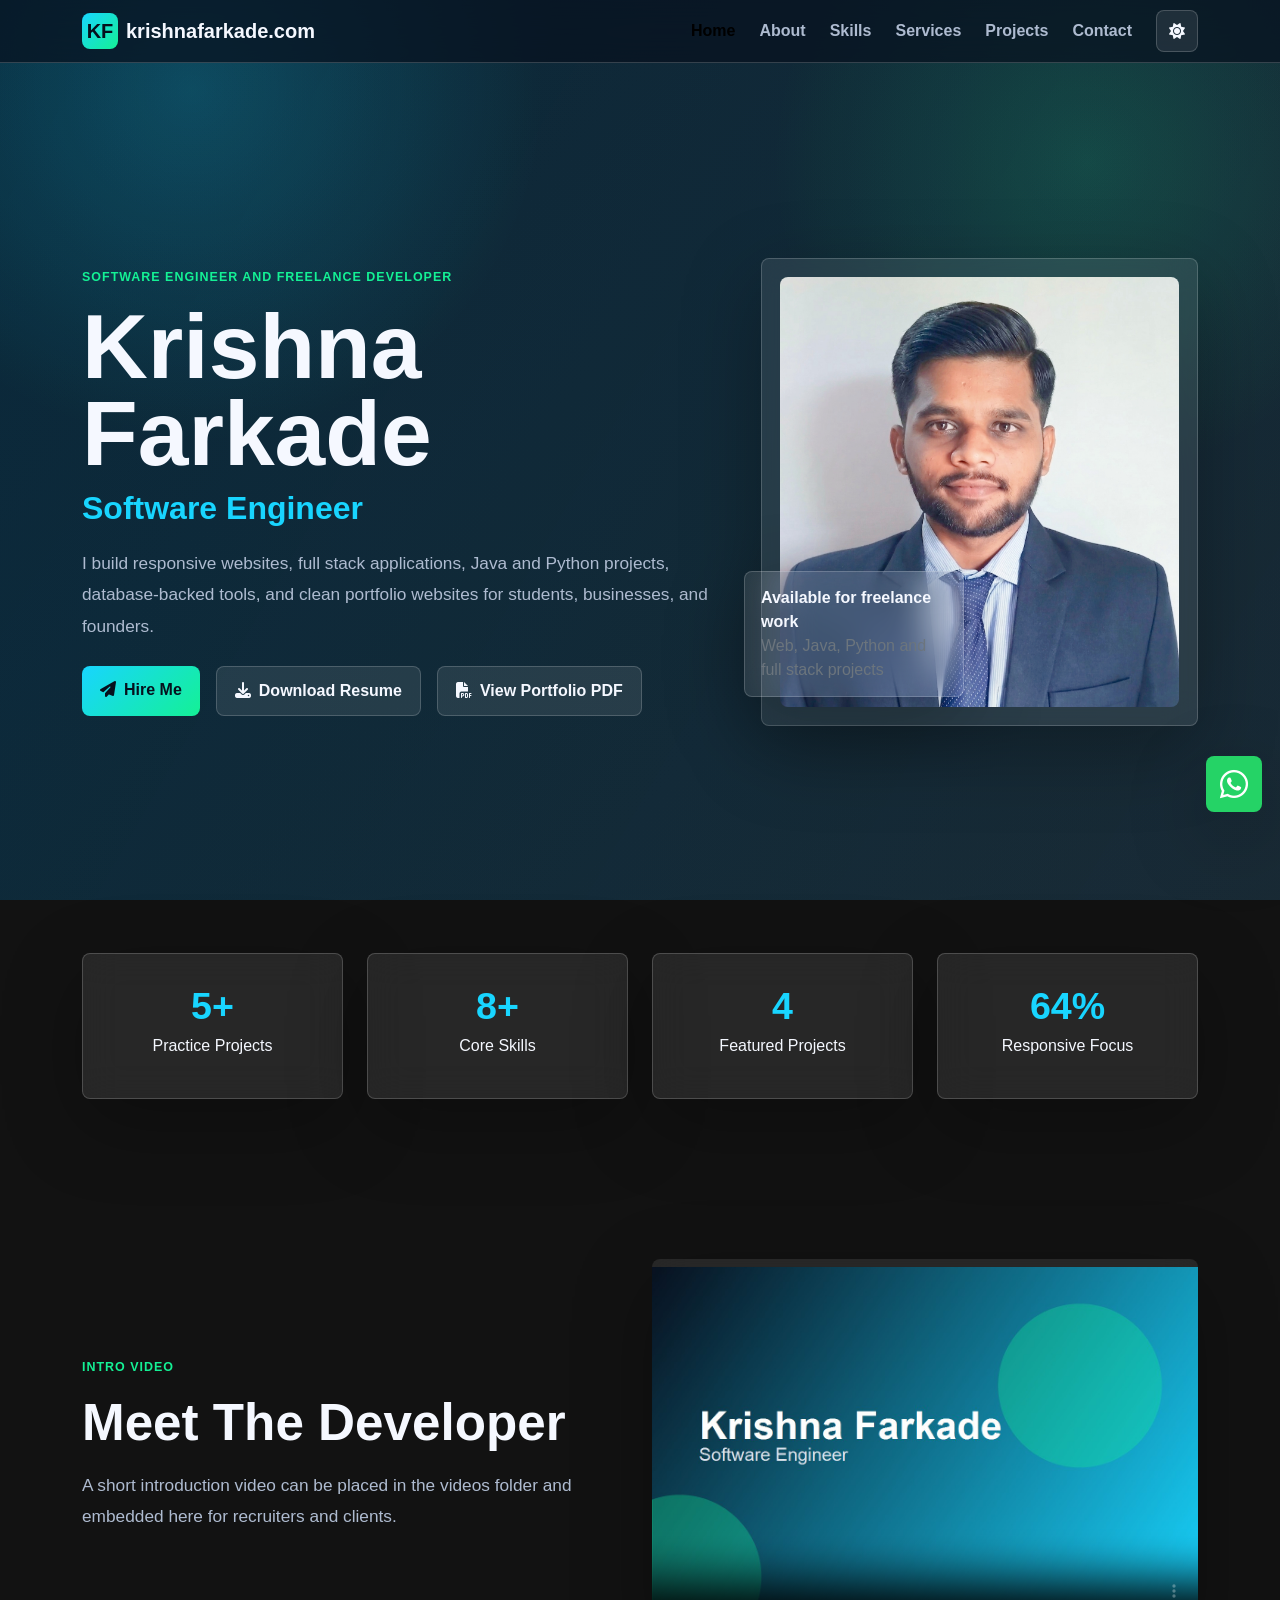
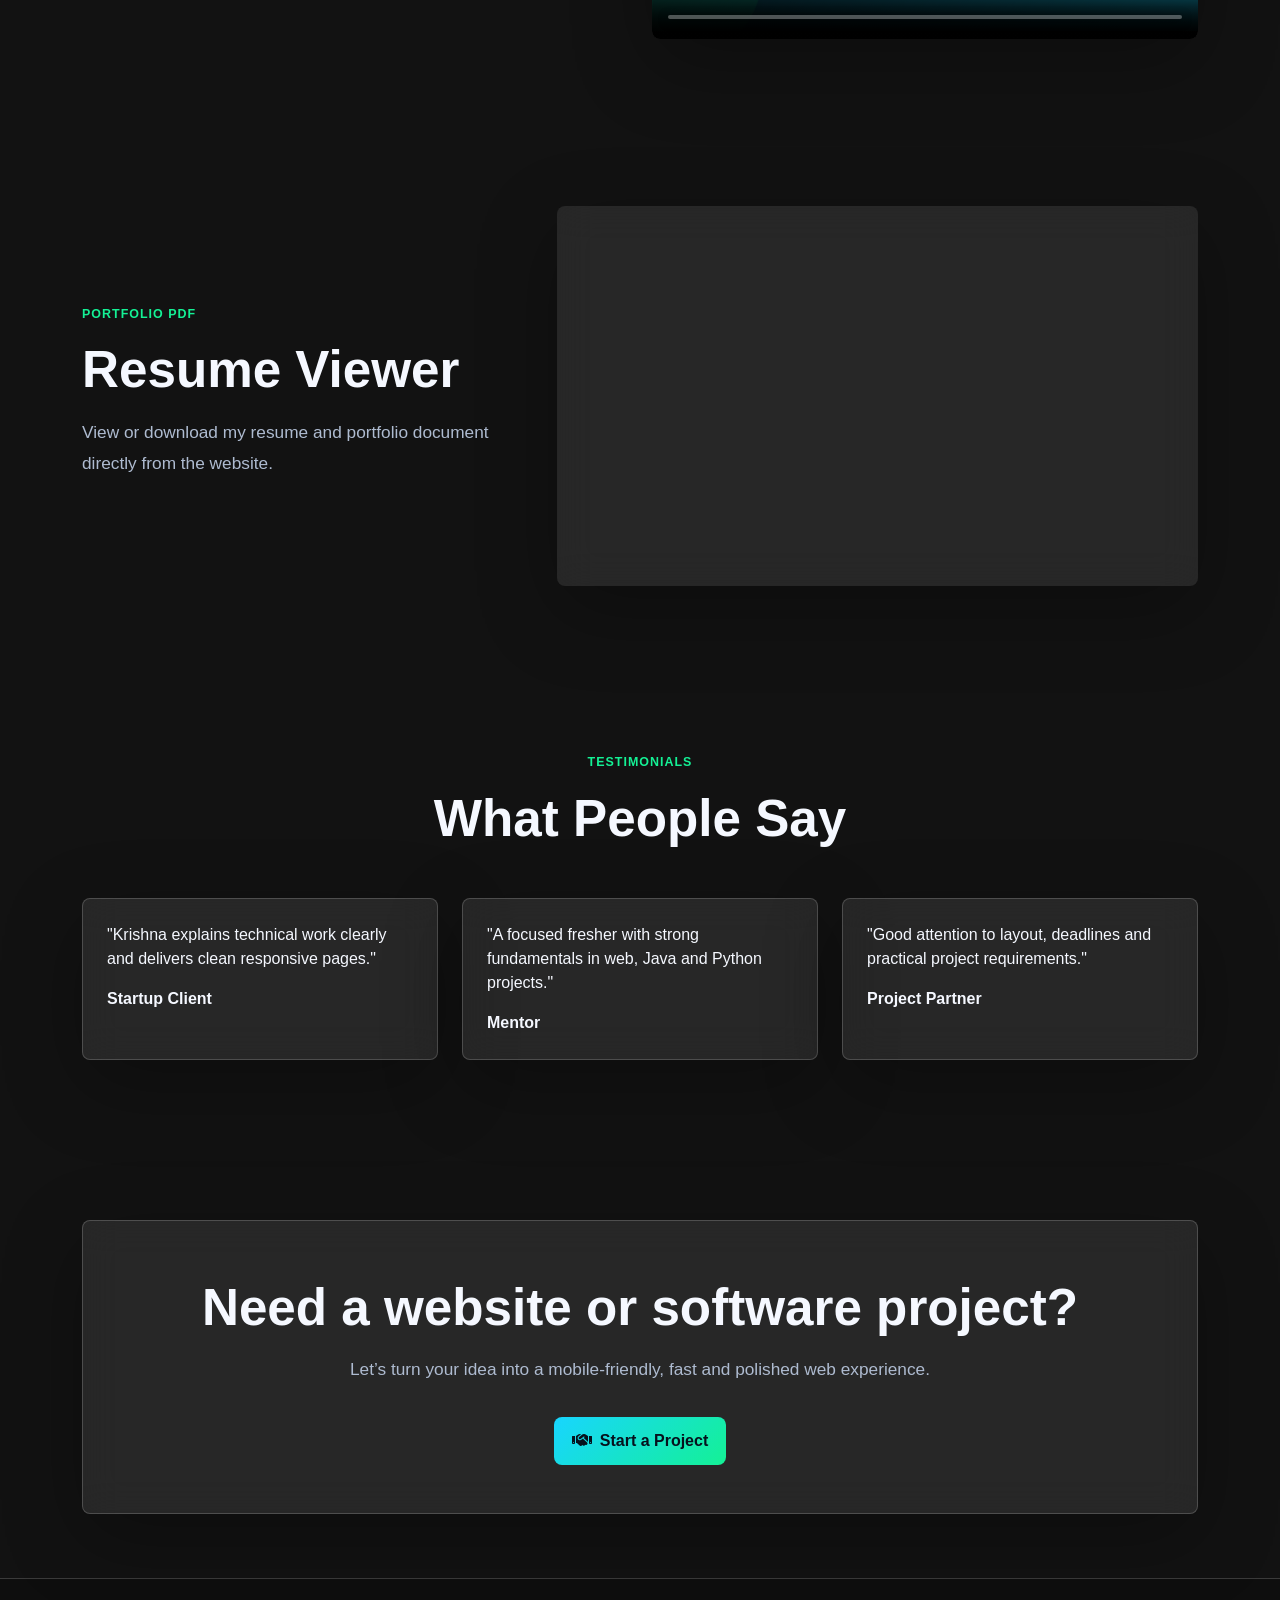
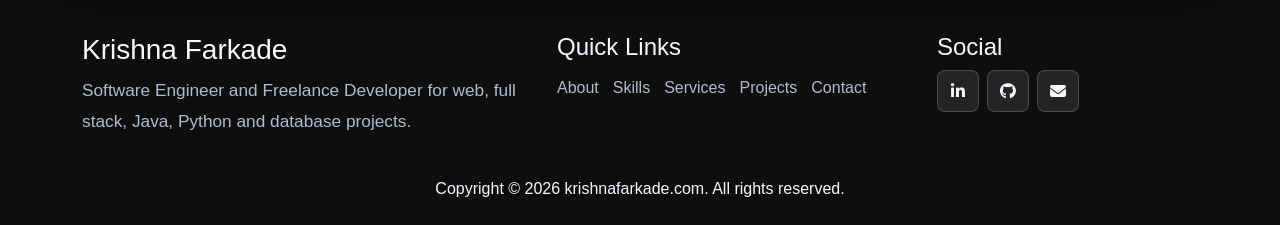
==== index.html @ e1cc5c77 "Initial commit - portfolio website" ====
<!DOCTYPE html>
<html lang="en">
<head>
  <meta charset="UTF-8">
  <meta name="viewport" content="width=device-width, initial-scale=1.0">
  <title>Krishna Farkade | Software Engineer & Freelance Developer</title>
  <meta name="description" content="krishnafarkade.com is the portfolio and freelance business website of Krishna Farkade, a Software Engineer offering Java, Python, React, Node.js, MongoDB, MySQL and web development services.">
  <meta name="keywords" content="Krishna Farkade, Software Engineer, Freelancer, Java Developer, Python Developer, React Developer, Node.js Developer, Full Stack Developer, Web Developer India">
  <link rel="canonical" href="https://krishnafarkade.com/">
  <meta property="og:title" content="Krishna Farkade | Software Engineer & Freelancer">
  <meta property="og:description" content="Portfolio, projects, resume and freelance software development services by Krishna Farkade.">
  <meta property="og:type" content="website">
  <meta property="og:url" content="https://krishnafarkade.com/">
  <meta property="og:image" content="https://krishnafarkade.com/images/profile.jpg">
  <link rel="icon" href="assets/favicon.svg" type="image/svg+xml">
  <link href="https://cdn.jsdelivr.net/npm/bootstrap@5.3.3/dist/css/bootstrap.min.css" rel="stylesheet">
  <link href="https://cdnjs.cloudflare.com/ajax/libs/font-awesome/6.5.2/css/all.min.css" rel="stylesheet">
  <link href="https://unpkg.com/aos@2.3.1/dist/aos.css" rel="stylesheet">
  <link rel="stylesheet" href="css/style.css">
  <script async src="https://www.googletagmanager.com/gtag/js?id=G-XXXXXXXXXX"></script>
  <script>window.dataLayer=window.dataLayer||[];function gtag(){dataLayer.push(arguments);}gtag('js',new Date());gtag('config','G-XXXXXXXXXX');</script>
  <script type="application/ld+json">
  {"@context":"https://schema.org","@type":"LocalBusiness","name":"krishnafarkade.com","founder":"Krishna Farkade","address":{"@type":"PostalAddress","addressCountry":"IN","addressLocality":"India"},"email":"krishnafarkade@gmail.com","telephone":"+91 98765 43210","url":"https://krishnafarkade.com","priceRange":"$$","sameAs":["https://www.linkedin.com/in/krishnafarkade","https://github.com/krishnafarkade"]}
  </script>
</head>
<body>
  <div class="loader"><div class="loader-ring" aria-label="Loading"></div></div>
  <nav class="navbar navbar-expand-lg site-navbar">
    <div class="container">
      <a class="navbar-brand" href="index.html"><span class="brand-mark">KF</span>krishnafarkade.com</a>
      <button class="navbar-toggler" type="button" data-bs-toggle="collapse" data-bs-target="#navMenu" aria-label="Toggle navigation"><span class="navbar-toggler-icon"></span></button>
      <div class="collapse navbar-collapse" id="navMenu">
        <ul class="navbar-nav ms-auto align-items-lg-center gap-lg-2">
          <li class="nav-item"><a class="nav-link" href="index.html">Home</a></li>
          <li class="nav-item"><a class="nav-link" href="about.html">About</a></li>
          <li class="nav-item"><a class="nav-link" href="skills.html">Skills</a></li>
          <li class="nav-item"><a class="nav-link" href="services.html">Services</a></li>
          <li class="nav-item"><a class="nav-link" href="projects.html">Projects</a></li>
          <li class="nav-item"><a class="nav-link" href="contact.html">Contact</a></li>
          <li class="nav-item"><button class="mode-toggle ms-lg-2" data-theme-toggle aria-label="Toggle dark and light mode"></button></li>
        </ul>
      </div>
    </div>
  </nav>

  <main>
    <section class="hero">
      <div class="container">
        <div class="row align-items-center g-5">
          <div class="col-lg-7" data-aos="fade-right">
            <p class="eyebrow">Software Engineer and Freelance Developer</p>
            <h1>Krishna Farkade</h1>
            <p class="typing-line"><span data-typing></span></p>
            <p class="lead-text mt-3">I build responsive websites, full stack applications, Java and Python projects, database-backed tools, and clean portfolio websites for students, businesses, and founders.</p>
            <div class="d-flex flex-wrap gap-3 mt-4">
              <a class="btn btn-brand" href="contact.html"><i class="fa-solid fa-paper-plane me-2"></i>Hire Me</a>
              <a class="btn btn-outline-brand" href="pdf/Krishna_Farkade_Resume.pdf" download><i class="fa-solid fa-download me-2"></i>Download Resume</a>
              <a class="btn btn-outline-brand" href="#portfolio-pdf"><i class="fa-solid fa-file-pdf me-2"></i>View Portfolio PDF</a>
            </div>
          </div>
          <div class="col-lg-5" data-aos="fade-left">
            <div class="hero-card glass">
              <div class="profile-frame"><img src="images/photo4.jpeg" alt="Krishna Farkade professional profile photo"></div>
              <div class="floating-badge glass"><strong>Available for freelance work</strong><br><span class="text-secondary">Web, Java, Python and full stack projects</span></div>
            </div>
          </div>
        </div>
      </div>
    </section>

    <section class="section-tight">
      <div class="container">
        <div class="row g-4">
          <div class="col-6 col-lg-3" data-aos="zoom-in"><div class="stat-card glass text-center"><div class="stat-number"><span data-count="5">0</span>+</div><p>Practice Projects</p></div></div>
          <div class="col-6 col-lg-3" data-aos="zoom-in" data-aos-delay="100"><div class="stat-card glass text-center"><div class="stat-number"><span data-count="8">0</span>+</div><p>Core Skills</p></div></div>
          <div class="col-6 col-lg-3" data-aos="zoom-in" data-aos-delay="200"><div class="stat-card glass text-center"><div class="stat-number"><span data-count="4">0</span></div><p>Featured Projects</p></div></div>
          <div class="col-6 col-lg-3" data-aos="zoom-in" data-aos-delay="300"><div class="stat-card glass text-center"><div class="stat-number"><span data-count="100">0</span>%</div><p>Responsive Focus</p></div></div>
        </div>
      </div>
    </section>

    <section class="section">
      <div class="container">
        <div class="row align-items-center g-4">
          <div class="col-lg-6" data-aos="fade-up">
            <p class="eyebrow">Intro Video</p>
            <h2 class="section-title">Meet The Developer</h2>
            <p class="lead-text">A short introduction video can be placed in the videos folder and embedded here for recruiters and clients.</p>
          </div>
          <div class="col-lg-6" data-aos="fade-up">
            <video class="video-frame glass" controls poster="images/profile.jpg">
              <source src="videos/intro.mp4" type="video/mp4">
              Your browser does not support the video tag.
            </video>
          </div>
        </div>
      </div>
    </section>

    <section class="section-tight" id="portfolio-pdf">
      <div class="container">
        <div class="row g-4 align-items-center">
          <div class="col-lg-5" data-aos="fade-right">
            <p class="eyebrow">Portfolio PDF</p>
            <h2 class="section-title">Resume Viewer</h2>
            <p class="lead-text">View or download my resume and portfolio document directly from the website.</p>
          </div>
          <div class="col-lg-7" data-aos="fade-left">
            <iframe class="pdf-frame glass" src="pdf/Krishna-Farkade-Resume.pdf" title="Krishna Farkade Resume PDF"></iframe>
          </div>
        </div>
      </div>
    </section>

    <section class="section">
      <div class="container">
        <div class="text-center mb-5" data-aos="fade-up">
          <p class="eyebrow">Testimonials</p>
          <h2 class="section-title">What People Say</h2>
        </div>
        <div class="row g-4">
          <div class="col-md-4" data-aos="fade-up"><div class="testimonial-card glass"><p>"Krishna explains technical work clearly and delivers clean responsive pages."</p><strong>Startup Client</strong></div></div>
          <div class="col-md-4" data-aos="fade-up" data-aos-delay="100"><div class="testimonial-card glass"><p>"A focused fresher with strong fundamentals in web, Java and Python projects."</p><strong>Mentor</strong></div></div>
          <div class="col-md-4" data-aos="fade-up" data-aos-delay="200"><div class="testimonial-card glass"><p>"Good attention to layout, deadlines and practical project requirements."</p><strong>Project Partner</strong></div></div>
        </div>
      </div>
    </section>

    <section class="section-tight">
      <div class="container">
        <div class="glass p-4 p-lg-5 text-center" data-aos="zoom-in">
          <h2 class="section-title mb-3">Need a website or software project?</h2>
          <p class="lead-text mx-auto" style="max-width:760px">Let’s turn your idea into a mobile-friendly, fast and polished web experience.</p>
          <a class="btn btn-brand mt-3" href="contact.html"><i class="fa-solid fa-handshake me-2"></i>Start a Project</a>
        </div>
      </div>
    </section>
  </main>

  <footer class="site-footer">
    <div class="container text-center text-lg-start">
      <div class="row g-4">
        <div class="col-lg-5"><h3>Krishna Farkade</h3><p class="lead-text">Software Engineer and Freelance Developer for web, full stack, Java, Python and database projects.</p></div>
        <div class="col-lg-4"><h4>Quick Links</h4><a class="footer-link" href="about.html">About</a><a class="footer-link" href="skills.html">Skills</a><a class="footer-link" href="services.html">Services</a><a class="footer-link" href="projects.html">Projects</a><a class="footer-link" href="contact.html">Contact</a></div>
        <div class="col-lg-3"><h4>Social</h4><a class="social-link" href="https://www.linkedin.com/in/krishnafarkade" aria-label="LinkedIn"><i class="fa-brands fa-linkedin-in"></i></a><a class="social-link" href="https://github.com/krishnafarkade" aria-label="GitHub"><i class="fa-brands fa-github"></i></a><a class="social-link" href="mailto:krishnafarkade@gmail.com" aria-label="Email"><i class="fa-solid fa-envelope"></i></a></div>
      </div>
      <p class="mt-4 mb-0 text-center">Copyright © 2026 krishnafarkade.com. All rights reserved.</p>
    </div>
  </footer>
  <a class="whatsapp-float" href="https://wa.me/919876543210" aria-label="Chat on WhatsApp"><i class="fa-brands fa-whatsapp fa-2x"></i></a>
  <button class="back-to-top" aria-label="Back to top"><i class="fa-solid fa-arrow-up"></i></button>
  <script src="https://cdn.jsdelivr.net/npm/bootstrap@5.3.3/dist/js/bootstrap.bundle.min.js"></script>
  <script src="https://unpkg.com/aos@2.3.1/dist/aos.js"></script>
  <script src="js/script.js"></script>
</body>
</html>
---- css/style.css ----
/* Global theme variables for the default dark mode colors, spacing, shadows, and glass effects. */
:root {
  color-scheme: dark;
  --bg: #07111f;
  --bg-soft: #0d1a2b;
  --text: #f5f8ff;
  --muted: #aebbd0;
  --primary: #18d5ff;
  --secondary: #14f195;
  --accent: #ffcf5a;
  --surface: rgba(255, 255, 255, 0.09);
  --surface-strong: rgba(255, 255, 255, 0.15);
  --line: rgba(255, 255, 255, 0.18);
  --shadow: 0 24px 80px rgba(0, 0, 0, 0.28);
  --radius: 8px;
}

/* Light mode overrides used when JavaScript adds the light-mode class to the body. */
body.light-mode {
  color-scheme: light;
  --bg: #f6fbff;
  --bg-soft: #eaf4fb;
  --text: #102033;
  --muted: #5d6f84;
  --surface: rgba(255, 255, 255, 0.78);
  --surface-strong: rgba(255, 255, 255, 0.95);
  --line: rgba(16, 32, 51, 0.12);
  --shadow: 0 20px 50px rgba(21, 48, 78, 0.14);
}

/* Universal box sizing keeps padding and borders inside element width calculations. */
* {
  box-sizing: border-box;
}

/* Enables smooth scrolling when users click internal anchor links. */
html {
  scroll-behavior: smooth;
}

/* Base page styling, background gradients, typography, and horizontal overflow protection. */
body {
  margin: 0;
  min-height: 100vh;
  font-family: "Inter", "Segoe UI", Arial, sans-serif;
  color: var(--text);
  background:
    radial-gradient(circle at 15% 10%, rgba(24, 213, 255, 0.2), transparent 26%),
    radial-gradient(circle at 85% 18%, rgba(20, 241, 149, 0.16), transparent 24%),
    linear-gradient(135deg, var(--bg), var(--bg-soft));
  background-attachment: fixed;
  overflow-x: hidden;
}

/* Animated gradient layer behind the whole website. */
body::before {
  content: "";
  position: fixed;
  inset: 0;
  z-index: -1;
  background: linear-gradient(120deg, rgba(24, 213, 255, 0.12), rgba(255, 207, 90, 0.08), rgba(20, 241, 149, 0.1));
  background-size: 300% 300%;
  animation: gradientMove 14s ease infinite;
}

/* Moves the background gradient slowly for the animated page effect. */
@keyframes gradientMove {
  0%, 100% { background-position: 0% 50%; }
  50% { background-position: 100% 50%; }
}

/* Custom scrollbar styling for WebKit-based browsers. */
::-webkit-scrollbar {
  width: 10px;
}

::-webkit-scrollbar-track {
  background: var(--bg);
}

::-webkit-scrollbar-thumb {
  background: linear-gradient(var(--primary), var(--secondary));
  border-radius: 999px;
}

/* Removes default link styling while keeping inherited text color. */
a {
  color: inherit;
  text-decoration: none;
}

/* Makes images responsive and removes inline image spacing. */
img {
  max-width: 100%;
  display: block;
}

/* Full-screen loader shown while the page is loading. */
.loader {
  position: fixed;
  inset: 0;
  z-index: 9999;
  display: grid;
  place-items: center;
  background: var(--bg);
  transition: opacity .35s ease, visibility .35s ease;
}

/* Hides the loader after JavaScript adds the hidden class. */
.loader.hidden {
  opacity: 0;
  visibility: hidden;
}

/* Circular spinning loader graphic. */
.loader-ring {
  width: 64px;
  height: 64px;
  border: 5px solid rgba(255, 255, 255, .18);
  border-top-color: var(--primary);
  border-radius: 50%;
  animation: spin .9s linear infinite;
}

/* Rotation animation used by the loader ring. */
@keyframes spin {
  to { transform: rotate(360deg); }
}

/* Sticky glassmorphism navigation bar. */
.site-navbar {
  position: sticky;
  top: 0;
  z-index: 1000;
  border-bottom: 1px solid var(--line);
  background: rgba(7, 17, 31, .72);
  backdrop-filter: blur(18px);
}

/* Navbar background adjustment for light mode. */
.light-mode .site-navbar {
  background: rgba(246, 251, 255, .76);
}

/* Website logo text styling. */
.navbar-brand {
  font-weight: 800;
  color: var(--text);
}

/* Gradient KF logo mark beside the brand name. */
.brand-mark {
  width: 36px;
  height: 36px;
  display: inline-grid;
  place-items: center;
  margin-right: 8px;
  border-radius: var(--radius);
  color: #05101c;
  background: linear-gradient(135deg, var(--primary), var(--secondary));
}

/* Navigation link default appearance. */
.nav-link {
  color: var(--muted);
  font-weight: 600;
}

/* Navigation hover and active page state. */
.nav-link:hover,
.nav-link.active {
  color: var(--primary);
}

/* Mobile hamburger button border styling. */
.navbar-toggler {
  border-color: var(--line);
}

/* Standard vertical spacing for large page sections. */
.section {
  padding: 96px 0;
}

/* Smaller vertical spacing for compact page sections. */
.section-tight {
  padding: 64px 0;
}

/* Small uppercase label above headings. */
.eyebrow {
  color: var(--secondary);
  font-weight: 800;
  text-transform: uppercase;
  letter-spacing: .08em;
  font-size: .78rem;
}

/* Main section heading style used across pages. */
.section-title {
  font-size: clamp(2rem, 4vw, 3.4rem);
  font-weight: 850;
  margin: 8px 0 16px;
}

/* Muted paragraph style for introduction and description text. */
.lead-text {
  color: var(--muted);
  font-size: 1.08rem;
  line-height: 1.8;

}

/* Utility class for tighter line height where needed. */
.lt{
  line-height: 1;
}

/* Reusable glassmorphism card/panel style. */
.glass {
  background: var(--surface);
  border: 1px solid var(--line);
  border-radius: var(--radius);
  box-shadow: var(--shadow);
  backdrop-filter: blur(18px);
}

/* Home page hero section layout. */
.hero {
  min-height: calc(100vh - 74px);
  display: grid;
  align-items: center;
  padding: 80px 0 48px;
}

/* Large hero name heading. */
.hero h1 {
  font-size: clamp(2.6rem, 8vw, 5.7rem);
  line-height: .95;
  font-weight: 900;
}

/* Typing animation text line styling. */
.typing-line {
  min-height: 42px;
  color: var(--primary);
  font-size: clamp(1.25rem, 3vw, 2rem);
  font-weight: 800;
}

/* Glass card that contains the profile image. */
.hero-card {
  position: relative;
  padding: 18px;
}

/* Profile image frame with fixed aspect ratio. */
.profile-frame {
  aspect-ratio: 1 / 1.08;
  overflow: hidden;
  border-radius: var(--radius);
  background: linear-gradient(145deg, rgba(24, 213, 255, .22), rgba(20, 241, 149, .16));
}

/* Ensures the profile image fills its frame neatly. */
.profile-frame img {
  width: 100%;
  height: 100%;
  object-fit: cover;
}

/* Floating availability badge on the hero image. */
.floating-badge {
  position: absolute;
  left: 0;
  bottom: 28px;
  transform: translateX(-18px);
  padding: 14px 16px;
  max-width: 220px;
}

/* Shared button sizing and rounded corner styling. */
.btn-brand,
.btn-outline-brand {
  border-radius: var(--radius);
  padding: 12px 18px;
  font-weight: 800;
}

/* Primary gradient call-to-action button. */
.btn-brand {
  color: #06111d;
  background: linear-gradient(135deg, var(--primary), var(--secondary));
  border: 0;
}

/* Secondary outline button with glass background. */
.btn-outline-brand {
  color: var(--text);
  border: 1px solid var(--line);
  background: var(--surface);
}

/* Hover effect for secondary outline buttons. */
.btn-outline-brand:hover {
  color: #06111d;
  border-color: transparent;
  background: var(--accent);
}

/* Shared card styling for stats, services, projects, skills, info, and testimonials. */
.stat-card,
.service-card,
.project-card,
.skill-card,
.info-card,
.testimonial-card {
  height: 100%;
  padding: 24px;
  transition: transform .25s ease, border-color .25s ease, background .25s ease;
}

/* Lift and highlight effect for interactive cards. */
.stat-card:hover,
.service-card:hover,
.project-card:hover,
.skill-card:hover,
.info-card:hover,
.testimonial-card:hover {
  transform: translateY(-8px);
  border-color: rgba(24, 213, 255, .46);
  background: var(--surface-strong);
}

/* Large number styling in the statistics section. */
.stat-number {
  font-size: 2.35rem;
  font-weight: 900;
  color: var(--primary);
}

/* Icon container used in service and information cards. */
.icon-box {
  width: 52px;
  height: 52px;
  display: grid;
  place-items: center;
  margin-bottom: 18px;
  color: #06111d;
  border-radius: var(--radius);
  background: linear-gradient(135deg, var(--primary), var(--secondary));
  font-size: 1.4rem;
}

/* Timeline wrapper used on the About page. */
.timeline {
  position: relative;
  padding-left: 30px;
}

/* Vertical line in the timeline. */
.timeline::before {
  content: "";
  position: absolute;
  left: 8px;
  top: 6px;
  bottom: 6px;
  width: 2px;
  background: linear-gradient(var(--primary), var(--secondary));
}

/* Individual timeline entry card. */
.timeline-item {
  position: relative;
  margin-bottom: 24px;
  padding: 20px;
}

/* Circular marker for each timeline entry. */
.timeline-item::before {
  content: "";
  position: absolute;
  left: -29px;
  top: 25px;
  width: 16px;
  height: 16px;
  border-radius: 50%;
  background: var(--accent);
  box-shadow: 0 0 0 5px rgba(255, 207, 90, .18);
}

/* Skill progress bar track styling. */
.progress {
  height: 10px;
  overflow: visible;
  background: rgba(255, 255, 255, .12);
}

/* Animated skill progress fill controlled by JavaScript. */
.progress-bar {
  width: 0;
  border-radius: 999px;
  background: linear-gradient(90deg, var(--primary), var(--secondary));
  transition: width 1.2s ease;
}

/* Project card image sizing and shape. */
.project-image {
  height: 210px;
  object-fit: cover;
  border-radius: var(--radius);
  margin-bottom: 18px;
  background: var(--surface);
}

/* Technology tag badges used inside project cards. */
.tech-pill {
  display: inline-flex;
  align-items: center;
  padding: 6px 10px;
  margin: 3px;
  border: 1px solid var(--line);
  border-radius: 999px;
  color: var(--muted);
  font-size: .84rem;
}

/* Contact form input and textarea styling. */
.contact-input {
  width: 100%;
  padding: 13px 14px;
  color: var(--text);
  background: var(--surface);
  border: 1px solid var(--line);
  border-radius: var(--radius);
  outline: none;
}

/* Focus state for contact form fields. */
.contact-input:focus {
  border-color: var(--primary);
  box-shadow: 0 0 0 4px rgba(24, 213, 255, .12);
}

/* Hidden message box used for form success and error messages. */
.form-message {
  display: none;
  padding: 12px 14px;
  border-radius: var(--radius);
  font-weight: 700;
}

/* Success state for the contact form message. */
.form-message.success {
  display: block;
  color: #05351f;
  background: #8af0bd;
}

/* Error state for the contact form message. */
.form-message.error {
  display: block;
  color: #4f1010;
  background: #ffb2b2;
}

/* Shared iframe/video frame styling for map, PDF, and intro video. */
.map-frame,
.pdf-frame,
.video-frame {
  width: 100%;
  min-height: 380px;
  border: 0;
  border-radius: var(--radius);
}

/* Footer section styling. */
.site-footer {
  padding: 54px 0 24px;
  border-top: 1px solid var(--line);
  background: rgba(0, 0, 0, .18);
}

/* Footer quick link styling. */
.footer-link {
  display: inline-block;
  margin: 6px 14px 6px 0;
  color: var(--muted);
}

/* Footer link hover color. */
.footer-link:hover {
  color: var(--primary);
}

/* Shared square icon button style for social, theme, WhatsApp, and back-to-top buttons. */
.social-link,
.mode-toggle,
.back-to-top,
.whatsapp-float {
  display: inline-grid;
  place-items: center;
  border: 1px solid var(--line);
  border-radius: var(--radius);
  background: var(--surface);
}

/* Social media icon button dimensions. */
.social-link {
  width: 42px;
  height: 42px;
  margin-right: 8px;
}

/* Dark and light mode toggle button styling. */
.mode-toggle {
  width: 42px;
  height: 42px;
  color: var(--text);
}

/* Fixed WhatsApp inquiry button. */
.whatsapp-float {
  position: fixed;
  right: 18px;
  bottom: 88px;
  z-index: 999;
  width: 56px;
  height: 56px;
  color: #fff;
  border: 0;
  background: #25d366;
  box-shadow: var(--shadow);
}

/* Fixed back-to-top button hidden by default. */
.back-to-top {
  position: fixed;
  right: 18px;
  bottom: 22px;
  z-index: 999;
  width: 46px;
  height: 46px;
  color: var(--text);
  opacity: 0;
  pointer-events: none;
  transition: opacity .25s ease;
}

/* Visible state for the back-to-top button after scrolling. */
.back-to-top.show {
  opacity: 1;
  pointer-events: auto;
}

/* Tablet and small desktop responsive adjustments. */
@media (max-width: 991px) {
  .hero {
    min-height: auto;
    padding-top: 54px;
  }

  .floating-badge {
    position: static;
    transform: none;
    max-width: none;
    margin-top: 14px;
  }
}

/* Mobile responsive adjustments. */
@media (max-width: 575px) {
  .section {
    padding: 68px 0;
  }

  .hero h1 {
    font-size: 2.7rem;
  }

  .btn-brand,
  .btn-outline-brand {
    width: 100%;
  }
}
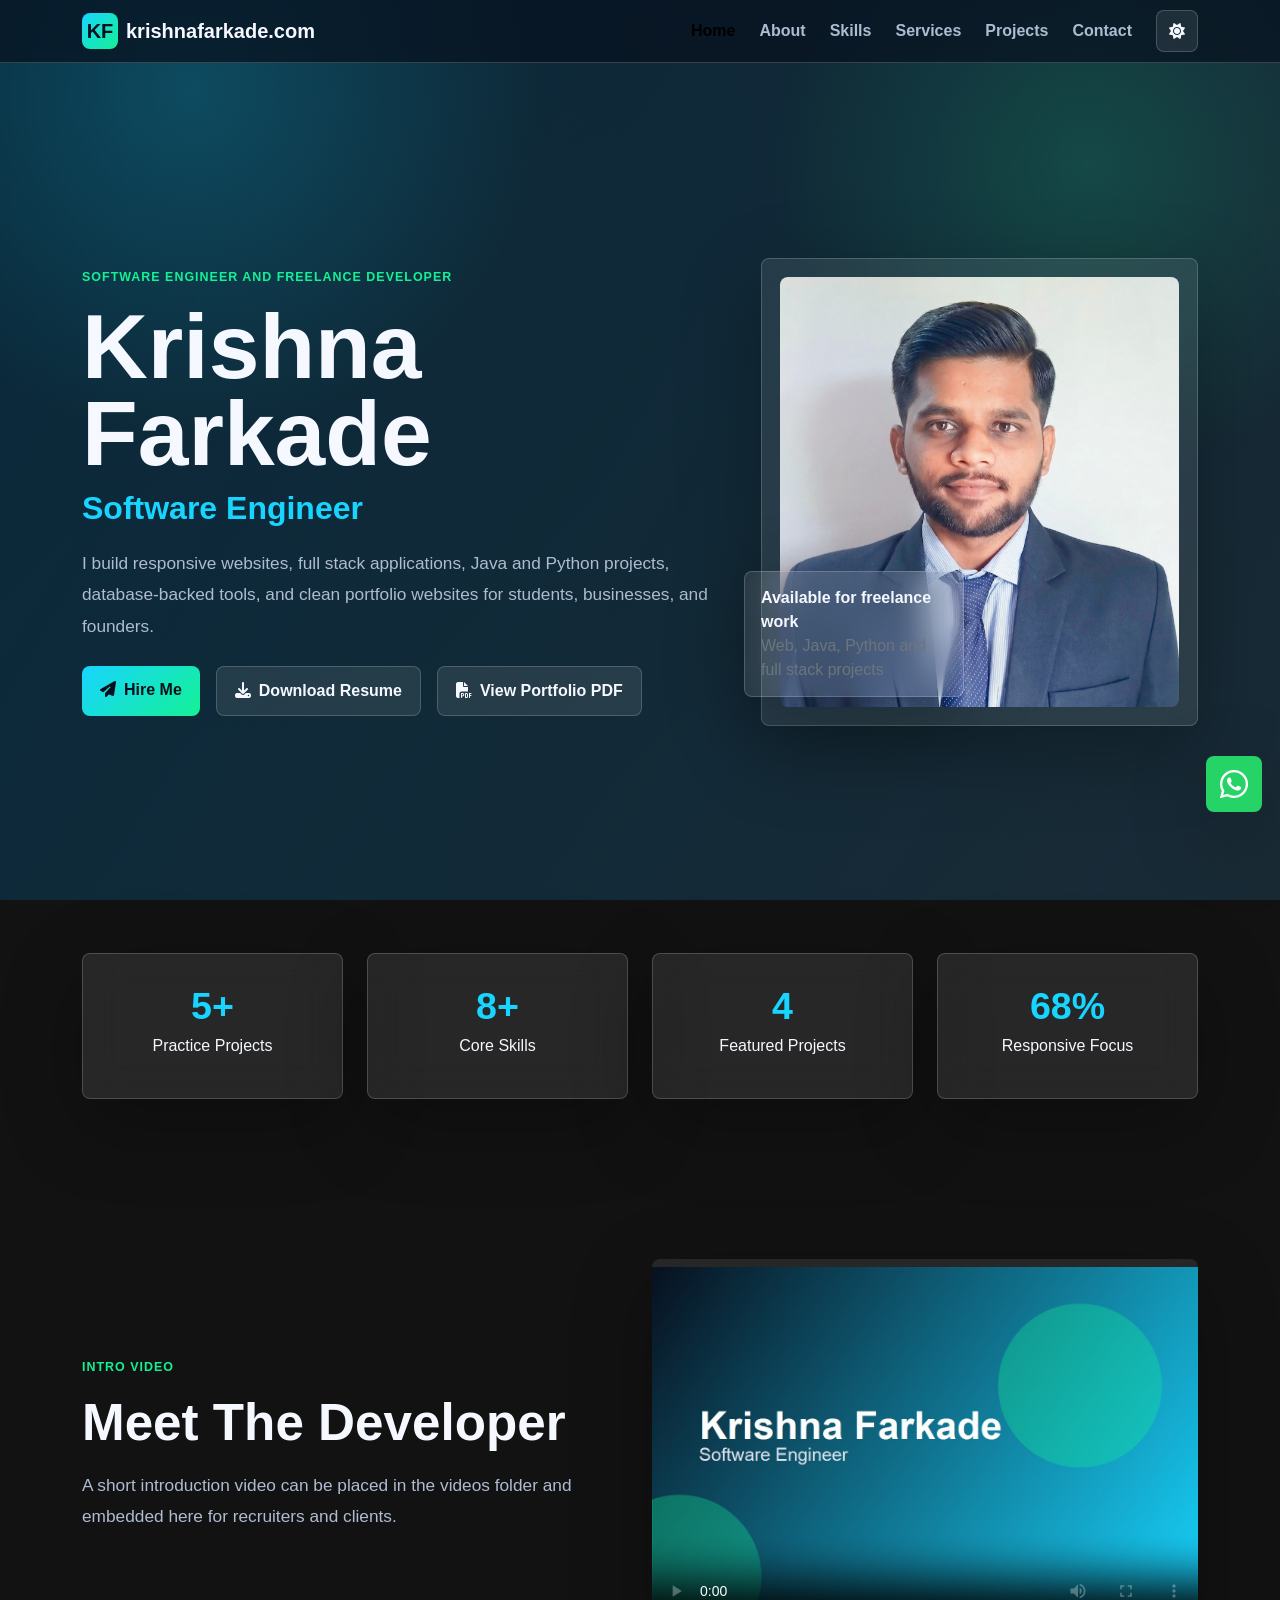
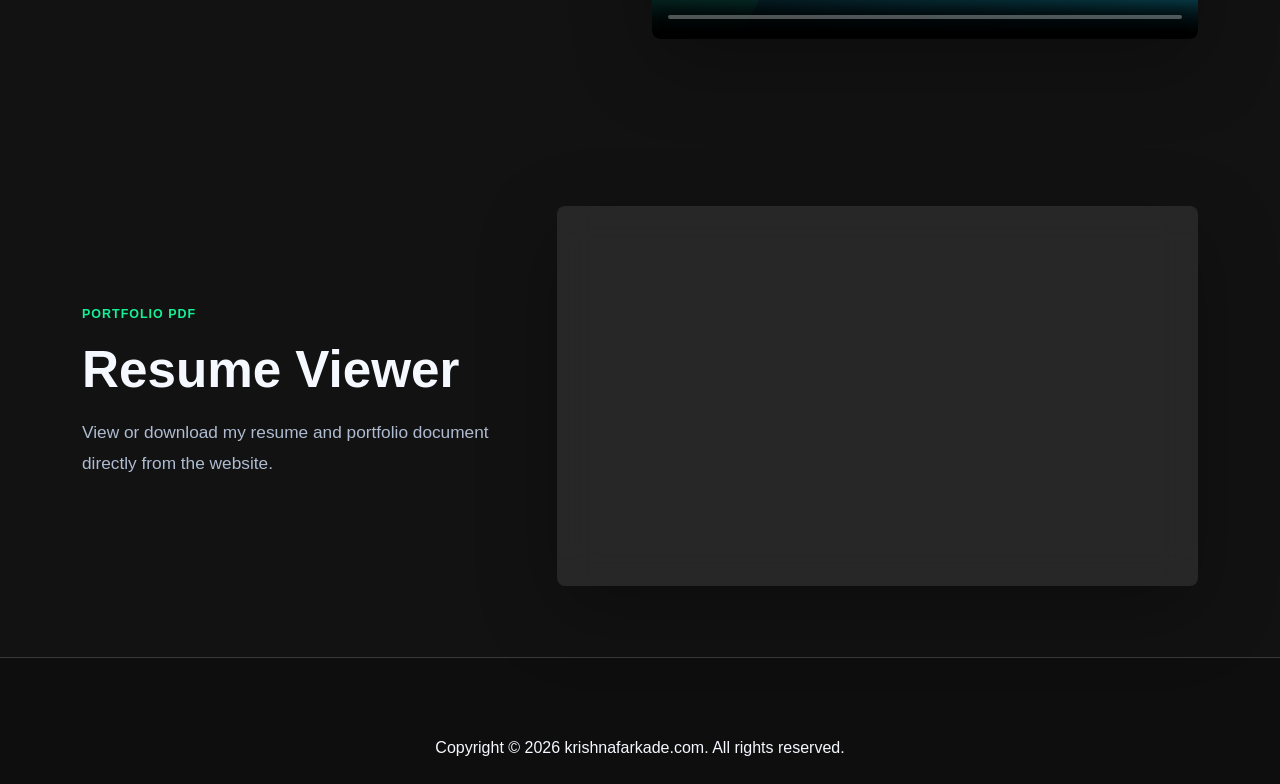
==== commit 8dcdd294: "clean code" ====
--- a/index.html
+++ b/index.html
@@ -1,156 +1,260 @@
 <!DOCTYPE html>
 <html lang="en">
+
 <head>
   <meta charset="UTF-8">
   <meta name="viewport" content="width=device-width, initial-scale=1.0">
+
   <title>Krishna Farkade | Software Engineer & Freelance Developer</title>
+
   <meta name="description" content="krishnafarkade.com is the portfolio and freelance business website of Krishna Farkade, a Software Engineer offering Java, Python, React, Node.js, MongoDB, MySQL and web development services.">
+
   <meta name="keywords" content="Krishna Farkade, Software Engineer, Freelancer, Java Developer, Python Developer, React Developer, Node.js Developer, Full Stack Developer, Web Developer India">
+
   <link rel="canonical" href="https://krishnafarkade.com/">
+
   <meta property="og:title" content="Krishna Farkade | Software Engineer & Freelancer">
   <meta property="og:description" content="Portfolio, projects, resume and freelance software development services by Krishna Farkade.">
   <meta property="og:type" content="website">
   <meta property="og:url" content="https://krishnafarkade.com/">
   <meta property="og:image" content="https://krishnafarkade.com/images/profile.jpg">
+
   <link rel="icon" href="assets/favicon.svg" type="image/svg+xml">
+
   <link href="https://cdn.jsdelivr.net/npm/bootstrap@5.3.3/dist/css/bootstrap.min.css" rel="stylesheet">
   <link href="https://cdnjs.cloudflare.com/ajax/libs/font-awesome/6.5.2/css/all.min.css" rel="stylesheet">
   <link href="https://unpkg.com/aos@2.3.1/dist/aos.css" rel="stylesheet">
   <link rel="stylesheet" href="css/style.css">
+
   <script async src="https://www.googletagmanager.com/gtag/js?id=G-XXXXXXXXXX"></script>
-  <script>window.dataLayer=window.dataLayer||[];function gtag(){dataLayer.push(arguments);}gtag('js',new Date());gtag('config','G-XXXXXXXXXX');</script>
+  <script>
+    window.dataLayer = window.dataLayer || [];
+    function gtag() { dataLayer.push(arguments); }
+    gtag('js', new Date());
+    gtag('config', 'G-XXXXXXXXXX');
+  </script>
+
   <script type="application/ld+json">
-  {"@context":"https://schema.org","@type":"LocalBusiness","name":"krishnafarkade.com","founder":"Krishna Farkade","address":{"@type":"PostalAddress","addressCountry":"IN","addressLocality":"India"},"email":"krishnafarkade@gmail.com","telephone":"+91 98765 43210","url":"https://krishnafarkade.com","priceRange":"$$","sameAs":["https://www.linkedin.com/in/krishnafarkade","https://github.com/krishnafarkade"]}
+  {
+    "@context": "https://schema.org",
+    "@type": "LocalBusiness",
+    "name": "krishnafarkade.com",
+    "founder": "Krishna Farkade",
+    "address": {
+      "@type": "PostalAddress",
+      "addressCountry": "IN",
+      "addressLocality": "India"
+    },
+    "email": "krishnafarkade@gmail.com",
+    "telephone": "+91 98765 43210",
+    "url": "https://krishnafarkade.com",
+    "priceRange": "$$",
+    "sameAs": [
+      "https://www.linkedin.com/in/krishnafarkade",
+      "https://github.com/krishnafarkade"
+    ]
+  }
   </script>
 </head>
+
 <body>
-  <div class="loader"><div class="loader-ring" aria-label="Loading"></div></div>
+
+  <!-- Loader -->
+  <div class="loader">
+    <div class="loader-ring" aria-label="Loading"></div>
+  </div>
+
+  <!-- Navbar -->
   <nav class="navbar navbar-expand-lg site-navbar">
     <div class="container">
-      <a class="navbar-brand" href="index.html"><span class="brand-mark">KF</span>krishnafarkade.com</a>
-      <button class="navbar-toggler" type="button" data-bs-toggle="collapse" data-bs-target="#navMenu" aria-label="Toggle navigation"><span class="navbar-toggler-icon"></span></button>
+      <a class="navbar-brand" href="index.html">
+        <span class="brand-mark">KF</span>krishnafarkade.com
+      </a>
+
+      <button class="navbar-toggler" type="button" data-bs-toggle="collapse" data-bs-target="#navMenu"
+        aria-label="Toggle navigation">
+        <span class="navbar-toggler-icon"></span>
+      </button>
+
       <div class="collapse navbar-collapse" id="navMenu">
         <ul class="navbar-nav ms-auto align-items-lg-center gap-lg-2">
+
           <li class="nav-item"><a class="nav-link" href="index.html">Home</a></li>
           <li class="nav-item"><a class="nav-link" href="about.html">About</a></li>
           <li class="nav-item"><a class="nav-link" href="skills.html">Skills</a></li>
           <li class="nav-item"><a class="nav-link" href="services.html">Services</a></li>
           <li class="nav-item"><a class="nav-link" href="projects.html">Projects</a></li>
           <li class="nav-item"><a class="nav-link" href="contact.html">Contact</a></li>
-          <li class="nav-item"><button class="mode-toggle ms-lg-2" data-theme-toggle aria-label="Toggle dark and light mode"></button></li>
+
+          <li class="nav-item">
+            <button class="mode-toggle ms-lg-2" data-theme-toggle aria-label="Toggle dark and light mode"></button>
+          </li>
+
         </ul>
       </div>
     </div>
   </nav>
 
+  <!-- Main Content -->
   <main>
+
+    <!-- Hero Section -->
     <section class="hero">
       <div class="container">
         <div class="row align-items-center g-5">
+
           <div class="col-lg-7" data-aos="fade-right">
             <p class="eyebrow">Software Engineer and Freelance Developer</p>
+
             <h1>Krishna Farkade</h1>
+
             <p class="typing-line"><span data-typing></span></p>
-            <p class="lead-text mt-3">I build responsive websites, full stack applications, Java and Python projects, database-backed tools, and clean portfolio websites for students, businesses, and founders.</p>
+
+            <p class="lead-text mt-3">
+              I build responsive websites, full stack applications, Java and Python projects, database-backed tools,
+              and clean portfolio websites for students, businesses, and founders.
+            </p>
+
             <div class="d-flex flex-wrap gap-3 mt-4">
-              <a class="btn btn-brand" href="contact.html"><i class="fa-solid fa-paper-plane me-2"></i>Hire Me</a>
-              <a class="btn btn-outline-brand" href="pdf/Krishna_Farkade_Resume.pdf" download><i class="fa-solid fa-download me-2"></i>Download Resume</a>
-              <a class="btn btn-outline-brand" href="#portfolio-pdf"><i class="fa-solid fa-file-pdf me-2"></i>View Portfolio PDF</a>
-            </div>
-          </div>
+              <a class="btn btn-brand" href="contact.html">
+                <i class="fa-solid fa-paper-plane me-2"></i>Hire Me
+              </a>
+
+              <a class="btn btn-outline-brand" href="pdf/Krishna_Farkade_Resume.pdf" download>
+                <i class="fa-solid fa-download me-2"></i>Download Resume
+              </a>
+
+              <a class="btn btn-outline-brand" href="#portfolio-pdf">
+                <i class="fa-solid fa-file-pdf me-2"></i>View Portfolio PDF
+              </a>
+            </div>
+          </div>
+
           <div class="col-lg-5" data-aos="fade-left">
             <div class="hero-card glass">
-              <div class="profile-frame"><img src="images/photo4.jpeg" alt="Krishna Farkade professional profile photo"></div>
-              <div class="floating-badge glass"><strong>Available for freelance work</strong><br><span class="text-secondary">Web, Java, Python and full stack projects</span></div>
-            </div>
-          </div>
-        </div>
-      </div>
-    </section>
-
+              <div class="profile-frame">
+                <img src="images/photo4.jpeg" alt="Krishna Farkade professional profile photo">
+              </div>
+
+              <div class="floating-badge glass">
+                <strong>Available for freelance work</strong><br>
+                <span class="text-secondary">Web, Java, Python and full stack projects</span>
+              </div>
+            </div>
+          </div>
+
+        </div>
+      </div>
+    </section>
+
+    <!-- Stats Section -->
     <section class="section-tight">
       <div class="container">
         <div class="row g-4">
-          <div class="col-6 col-lg-3" data-aos="zoom-in"><div class="stat-card glass text-center"><div class="stat-number"><span data-count="5">0</span>+</div><p>Practice Projects</p></div></div>
-          <div class="col-6 col-lg-3" data-aos="zoom-in" data-aos-delay="100"><div class="stat-card glass text-center"><div class="stat-number"><span data-count="8">0</span>+</div><p>Core Skills</p></div></div>
-          <div class="col-6 col-lg-3" data-aos="zoom-in" data-aos-delay="200"><div class="stat-card glass text-center"><div class="stat-number"><span data-count="4">0</span></div><p>Featured Projects</p></div></div>
-          <div class="col-6 col-lg-3" data-aos="zoom-in" data-aos-delay="300"><div class="stat-card glass text-center"><div class="stat-number"><span data-count="100">0</span>%</div><p>Responsive Focus</p></div></div>
-        </div>
-      </div>
-    </section>
-
+
+          <div class="col-6 col-lg-3" data-aos="zoom-in">
+            <div class="stat-card glass text-center">
+              <div class="stat-number"><span data-count="5">0</span>+</div>
+              <p>Practice Projects</p>
+            </div>
+          </div>
+
+          <div class="col-6 col-lg-3" data-aos="zoom-in" data-aos-delay="100">
+            <div class="stat-card glass text-center">
+              <div class="stat-number"><span data-count="8">0</span>+</div>
+              <p>Core Skills</p>
+            </div>
+          </div>
+
+          <div class="col-6 col-lg-3" data-aos="zoom-in" data-aos-delay="200">
+            <div class="stat-card glass text-center">
+              <div class="stat-number"><span data-count="4">0</span></div>
+              <p>Featured Projects</p>
+            </div>
+          </div>
+
+          <div class="col-6 col-lg-3" data-aos="zoom-in" data-aos-delay="300">
+            <div class="stat-card glass text-center">
+              <div class="stat-number"><span data-count="100">0</span>%</div>
+              <p>Responsive Focus</p>
+            </div>
+          </div>
+
+        </div>
+      </div>
+    </section>
+
+    <!-- Video Section -->
     <section class="section">
       <div class="container">
         <div class="row align-items-center g-4">
+
           <div class="col-lg-6" data-aos="fade-up">
             <p class="eyebrow">Intro Video</p>
             <h2 class="section-title">Meet The Developer</h2>
-            <p class="lead-text">A short introduction video can be placed in the videos folder and embedded here for recruiters and clients.</p>
-          </div>
+            <p class="lead-text">
+              A short introduction video can be placed in the videos folder and embedded here for recruiters and clients.
+            </p>
+          </div>
+
           <div class="col-lg-6" data-aos="fade-up">
             <video class="video-frame glass" controls poster="images/profile.jpg">
               <source src="videos/intro.mp4" type="video/mp4">
               Your browser does not support the video tag.
             </video>
           </div>
-        </div>
-      </div>
-    </section>
-
+
+        </div>
+      </div>
+    </section>
+
+    <!-- Portfolio PDF -->
     <section class="section-tight" id="portfolio-pdf">
       <div class="container">
         <div class="row g-4 align-items-center">
+
           <div class="col-lg-5" data-aos="fade-right">
             <p class="eyebrow">Portfolio PDF</p>
             <h2 class="section-title">Resume Viewer</h2>
             <p class="lead-text">View or download my resume and portfolio document directly from the website.</p>
           </div>
+
           <div class="col-lg-7" data-aos="fade-left">
-            <iframe class="pdf-frame glass" src="pdf/Krishna-Farkade-Resume.pdf" title="Krishna Farkade Resume PDF"></iframe>
-          </div>
-        </div>
-      </div>
-    </section>
-
-    <section class="section">
-      <div class="container">
-        <div class="text-center mb-5" data-aos="fade-up">
-          <p class="eyebrow">Testimonials</p>
-          <h2 class="section-title">What People Say</h2>
-        </div>
-        <div class="row g-4">
-          <div class="col-md-4" data-aos="fade-up"><div class="testimonial-card glass"><p>"Krishna explains technical work clearly and delivers clean responsive pages."</p><strong>Startup Client</strong></div></div>
-          <div class="col-md-4" data-aos="fade-up" data-aos-delay="100"><div class="testimonial-card glass"><p>"A focused fresher with strong fundamentals in web, Java and Python projects."</p><strong>Mentor</strong></div></div>
-          <div class="col-md-4" data-aos="fade-up" data-aos-delay="200"><div class="testimonial-card glass"><p>"Good attention to layout, deadlines and practical project requirements."</p><strong>Project Partner</strong></div></div>
-        </div>
-      </div>
-    </section>
-
-    <section class="section-tight">
-      <div class="container">
-        <div class="glass p-4 p-lg-5 text-center" data-aos="zoom-in">
-          <h2 class="section-title mb-3">Need a website or software project?</h2>
-          <p class="lead-text mx-auto" style="max-width:760px">Let’s turn your idea into a mobile-friendly, fast and polished web experience.</p>
-          <a class="btn btn-brand mt-3" href="contact.html"><i class="fa-solid fa-handshake me-2"></i>Start a Project</a>
-        </div>
-      </div>
-    </section>
+            <iframe class="pdf-frame glass" src="pdf/Krishna-Farkade-Resume.pdf"
+              title="Krishna Farkade Resume PDF"></iframe>
+          </div>
+
+        </div>
+      </div>
+    </section>
+
   </main>
 
+  <!-- Footer -->
   <footer class="site-footer">
-    <div class="container text-center text-lg-start">
-      <div class="row g-4">
-        <div class="col-lg-5"><h3>Krishna Farkade</h3><p class="lead-text">Software Engineer and Freelance Developer for web, full stack, Java, Python and database projects.</p></div>
-        <div class="col-lg-4"><h4>Quick Links</h4><a class="footer-link" href="about.html">About</a><a class="footer-link" href="skills.html">Skills</a><a class="footer-link" href="services.html">Services</a><a class="footer-link" href="projects.html">Projects</a><a class="footer-link" href="contact.html">Contact</a></div>
-        <div class="col-lg-3"><h4>Social</h4><a class="social-link" href="https://www.linkedin.com/in/krishnafarkade" aria-label="LinkedIn"><i class="fa-brands fa-linkedin-in"></i></a><a class="social-link" href="https://github.com/krishnafarkade" aria-label="GitHub"><i class="fa-brands fa-github"></i></a><a class="social-link" href="mailto:krishnafarkade@gmail.com" aria-label="Email"><i class="fa-solid fa-envelope"></i></a></div>
-      </div>
-      <p class="mt-4 mb-0 text-center">Copyright © 2026 krishnafarkade.com. All rights reserved.</p>
+    <div class="container text-center">
+
+      <p class="mt-4 mb-0">
+        Copyright © 2026 krishnafarkade.com. All rights reserved.
+      </p>
+
     </div>
   </footer>
-  <a class="whatsapp-float" href="https://wa.me/919876543210" aria-label="Chat on WhatsApp"><i class="fa-brands fa-whatsapp fa-2x"></i></a>
-  <button class="back-to-top" aria-label="Back to top"><i class="fa-solid fa-arrow-up"></i></button>
+
+  <!-- Floating Buttons -->
+  <a class="whatsapp-float" href="https://wa.me/919876543210" aria-label="Chat on WhatsApp">
+    <i class="fa-brands fa-whatsapp fa-2x"></i>
+  </a>
+
+  <button class="back-to-top" aria-label="Back to top">
+    <i class="fa-solid fa-arrow-up"></i>
+  </button>
+
+  <!-- Scripts -->
   <script src="https://cdn.jsdelivr.net/npm/bootstrap@5.3.3/dist/js/bootstrap.bundle.min.js"></script>
   <script src="https://unpkg.com/aos@2.3.1/dist/aos.js"></script>
   <script src="js/script.js"></script>
+
 </body>
-</html>
+
+</html>
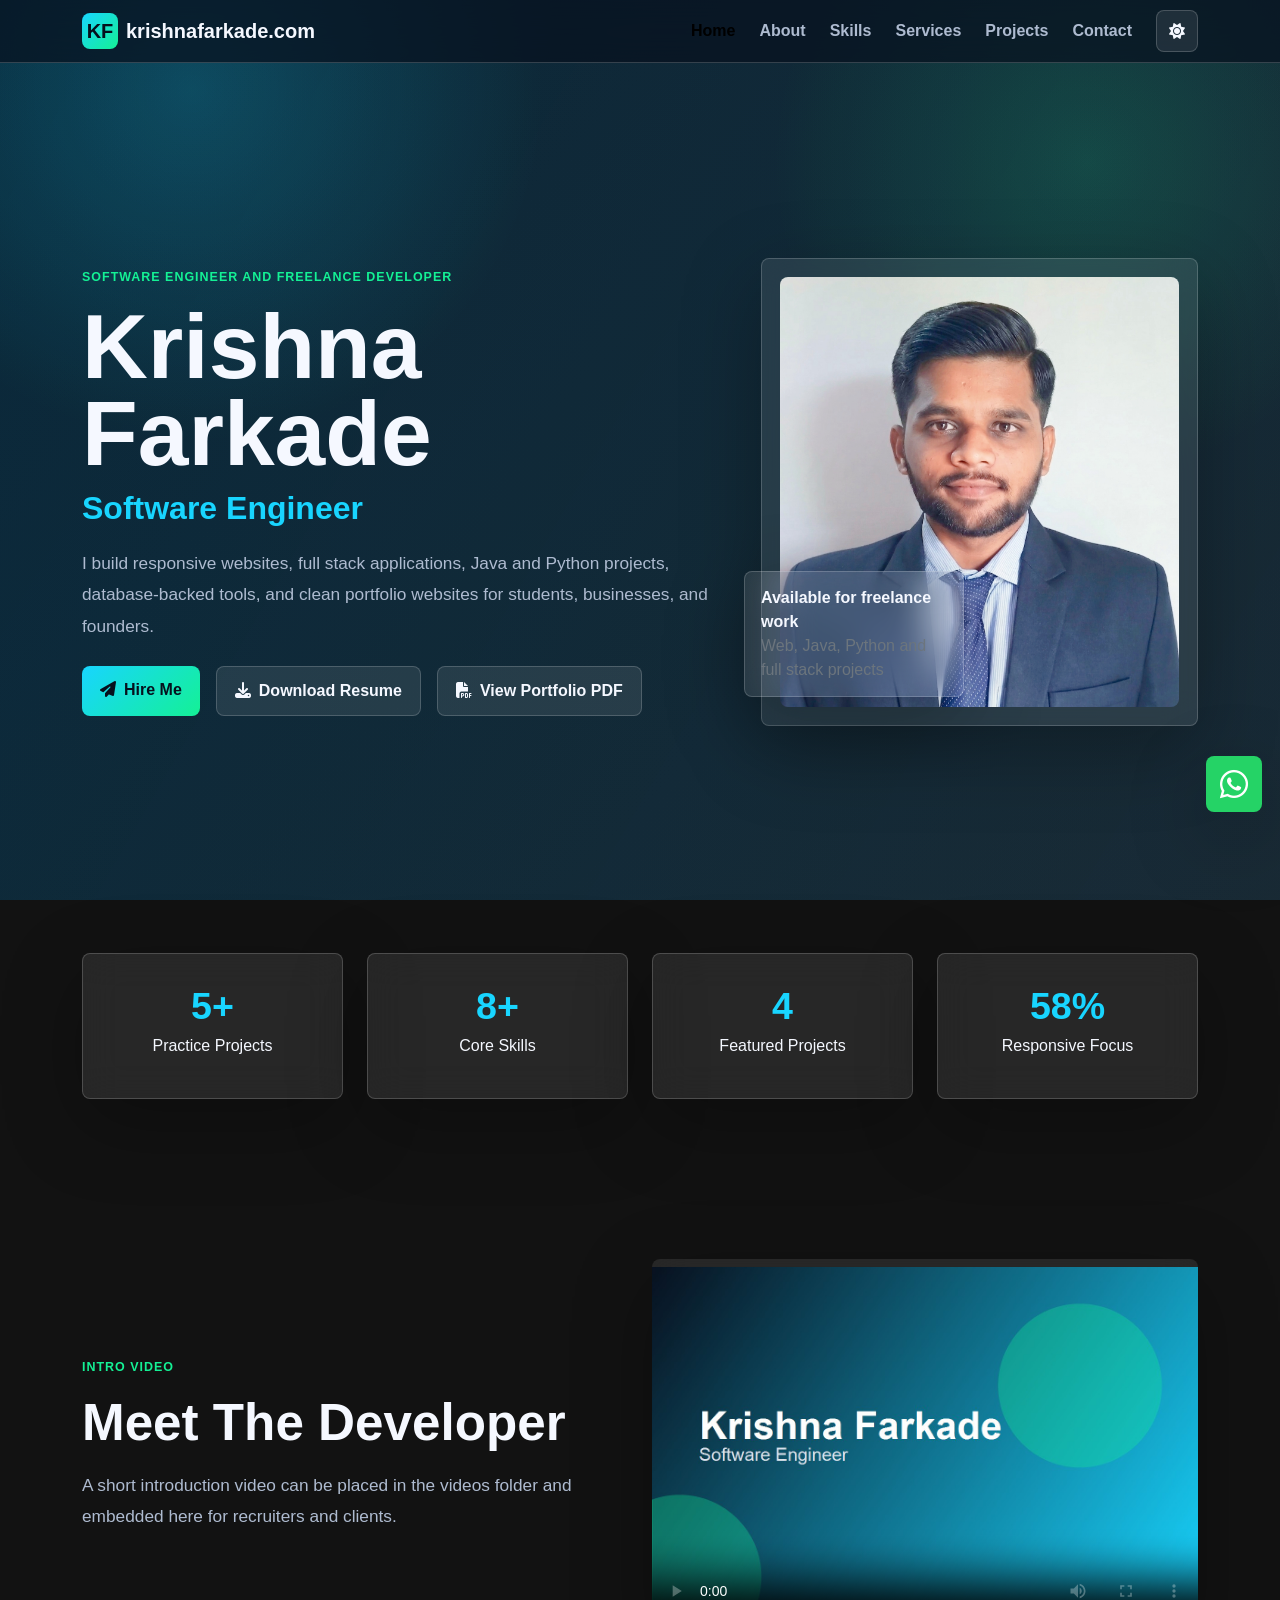
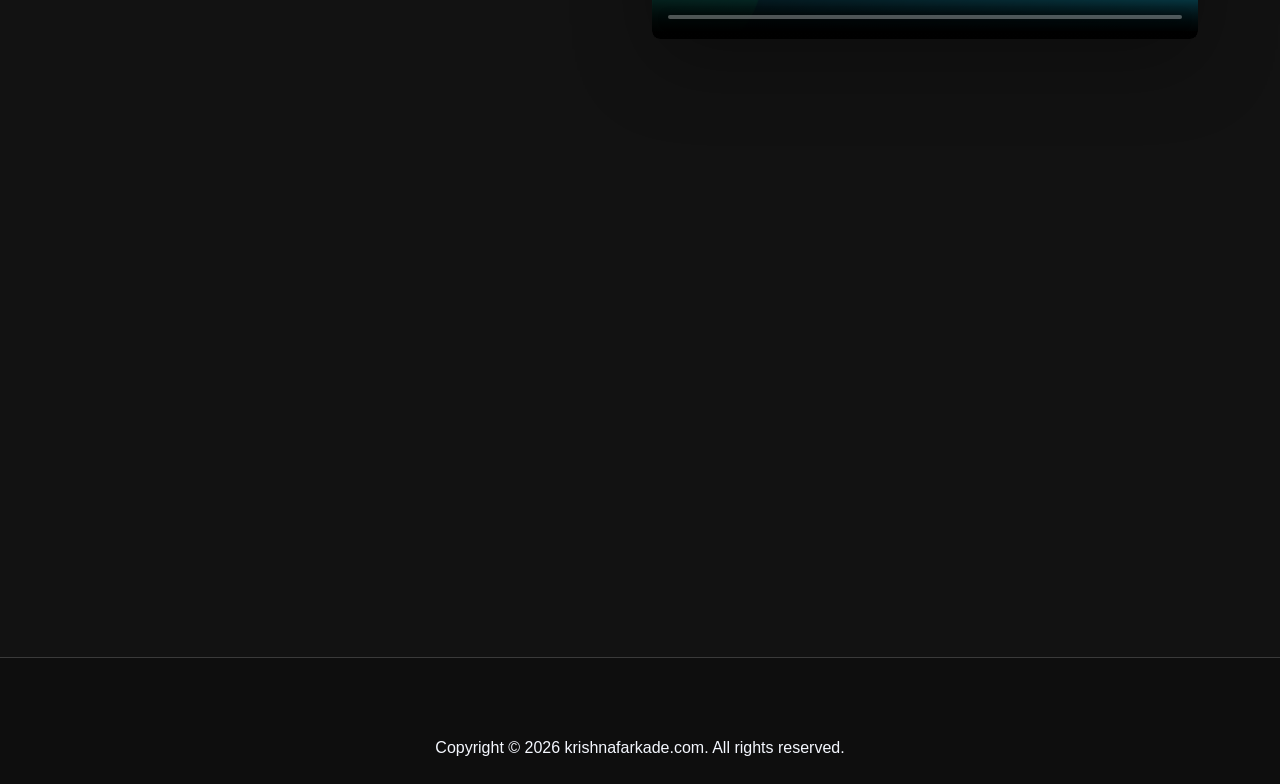
==== commit 5791cdb3: "clean code" ====
--- a/index.html
+++ b/index.html
@@ -45,8 +45,8 @@
       "addressCountry": "IN",
       "addressLocality": "India"
     },
-    "email": "krishnafarkade@gmail.com",
-    "telephone": "+91 98765 43210",
+    "email": "krishnafarkade477@gmail.com",
+    "telephone": "+91 7620429632",
     "url": "https://krishnafarkade.com",
     "priceRange": "$$",
     "sameAs": [
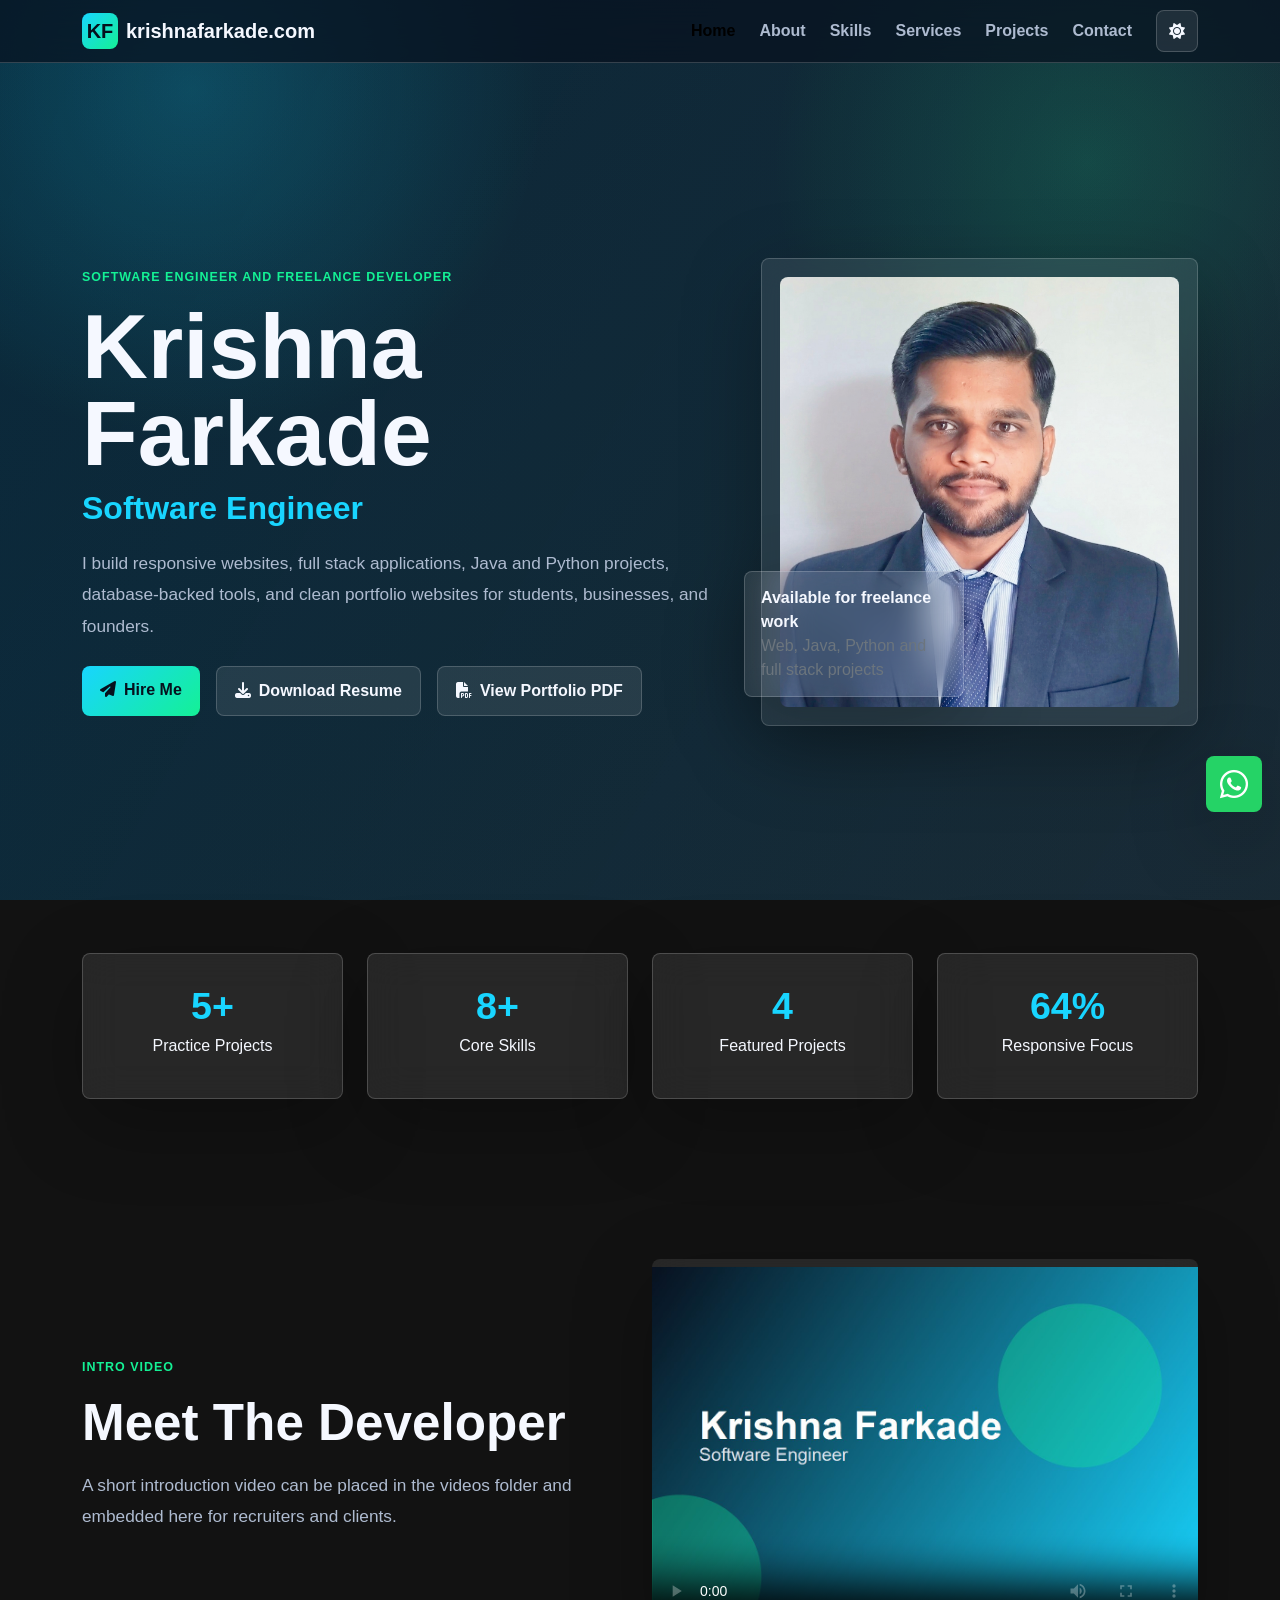
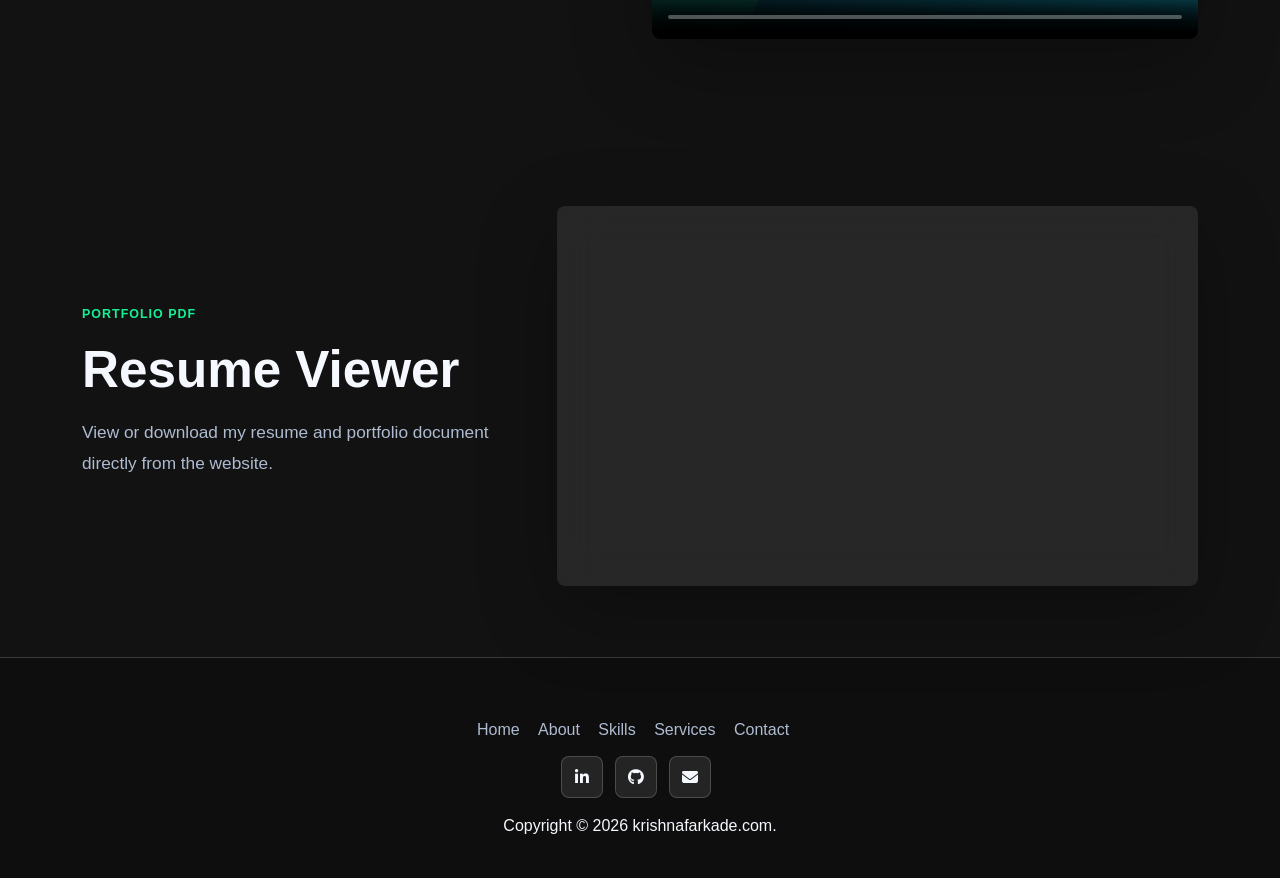
==== commit 9aa2a1de: "clean code" ====
--- a/index.html
+++ b/index.html
@@ -230,19 +230,39 @@
 
   </main>
 
-  <!-- Footer -->
+ <!-- Footer -->
   <footer class="site-footer">
     <div class="container text-center">
 
-      <p class="mt-4 mb-0">
-        Copyright © 2026 krishnafarkade.com. All rights reserved.
-      </p>
+      <div class="mb-2">
+        <a class="footer-link" href="index.html">Home</a>
+        <a class="footer-link" href="about.html">About</a>
+        <a class="footer-link" href="skills.html">Skills</a>
+        <a class="footer-link" href="services.html">Services</a>
+        <a class="footer-link" href="contact.html">Contact</a>
+      </div>
+
+      <div class="mb-3">
+        <a class="social-link" href="https://www.linkedin.com/in/krishnafarkade" aria-label="LinkedIn">
+          <i class="fa-brands fa-linkedin-in"></i>
+        </a>
+
+        <a class="social-link" href="https://github.com/krishnafarkade" aria-label="GitHub">
+          <i class="fa-brands fa-github"></i>
+        </a>
+
+        <a class="social-link" href="mailto:krishnafarkade@gmail.com" aria-label="Email">
+          <i class="fa-solid fa-envelope"></i>
+        </a>
+      </div>
+
+      <p class="mt-3">Copyright © 2026 krishnafarkade.com.</p>
 
     </div>
   </footer>
 
   <!-- Floating Buttons -->
-  <a class="whatsapp-float" href="https://wa.me/919876543210" aria-label="Chat on WhatsApp">
+  <a class="whatsapp-float" href="https://wa.me/917620429632" aria-label="Chat on WhatsApp">
     <i class="fa-brands fa-whatsapp fa-2x"></i>
   </a>
 
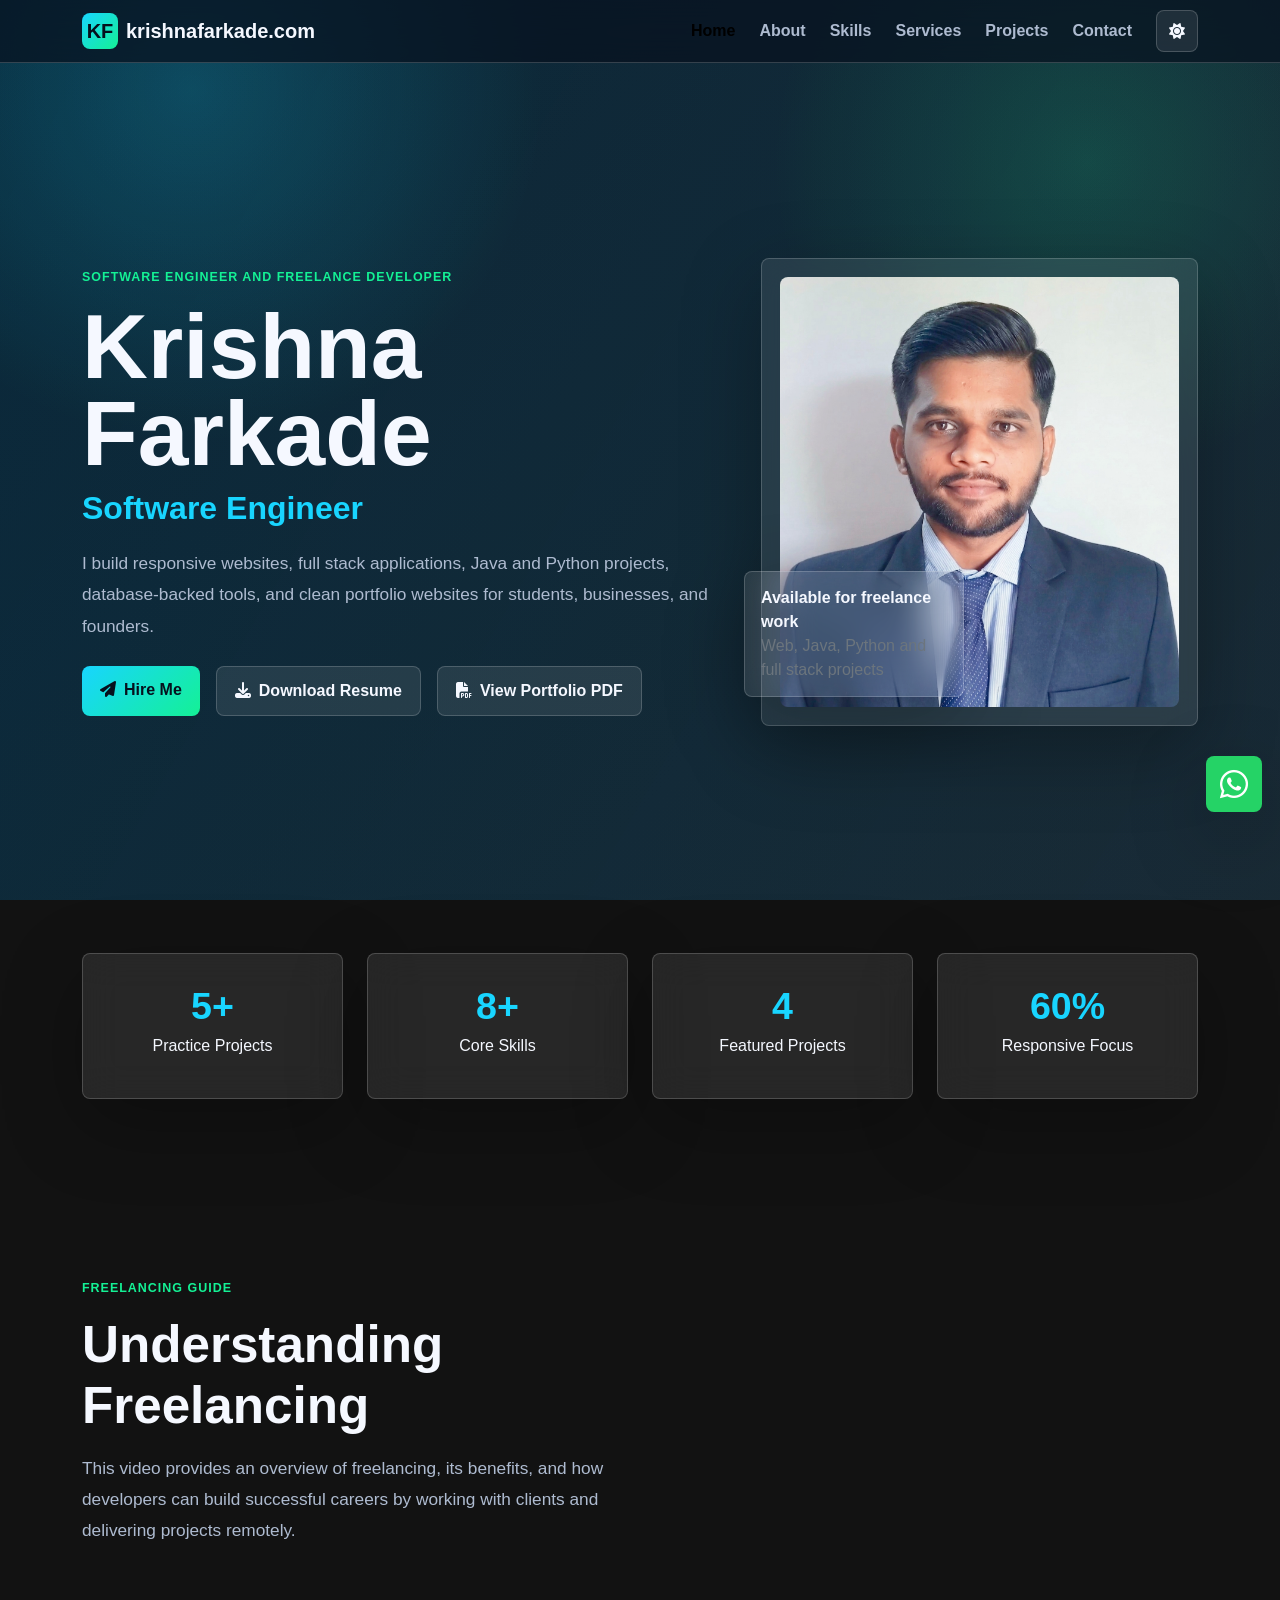
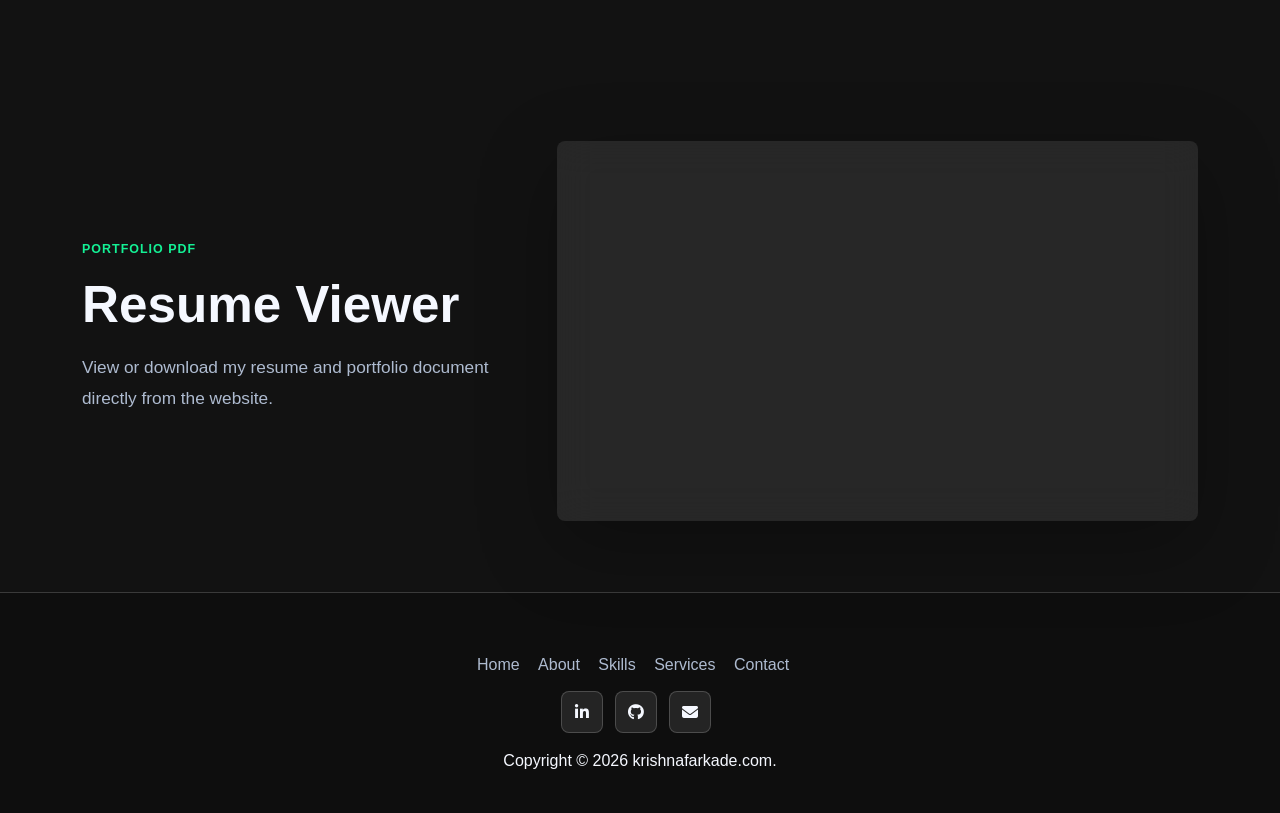
==== commit ffc1659d: "clean code" ====
--- a/index.html
+++ b/index.html
@@ -189,21 +189,26 @@
       <div class="container">
         <div class="row align-items-center g-4">
 
-          <div class="col-lg-6" data-aos="fade-up">
-            <p class="eyebrow">Intro Video</p>
-            <h2 class="section-title">Meet The Developer</h2>
-            <p class="lead-text">
-              A short introduction video can be placed in the videos folder and embedded here for recruiters and clients.
-            </p>
-          </div>
-
-          <div class="col-lg-6" data-aos="fade-up">
-            <video class="video-frame glass" controls poster="images/profile.jpg">
-              <source src="videos/intro.mp4" type="video/mp4">
-              Your browser does not support the video tag.
-            </video>
-          </div>
-
+       <div class="col-lg-6" data-aos="fade-up">
+    <p class="eyebrow">Freelancing Guide</p>
+    <h2 class="section-title">Understanding Freelancing</h2>
+    <p class="lead-text">
+        This video provides an overview of freelancing, its benefits, and how developers can build successful careers by working with clients and delivering projects remotely.
+    </p>
+</div>
+
+<div class="col-lg-6" data-aos="fade-up">
+
+    <iframe width="560" height="315"
+        src="https://www.youtube.com/embed/ggHACGb0mtU?si=kBt-xUL_sxoNCez9"
+        title="What is Freelancing?"
+        frameborder="0"
+        allow="accelerometer; autoplay; clipboard-write; encrypted-media; gyroscope; picture-in-picture; web-share"
+        referrerpolicy="strict-origin-when-cross-origin"
+        allowfullscreen>
+    </iframe>
+
+</div>
         </div>
       </div>
     </section>
